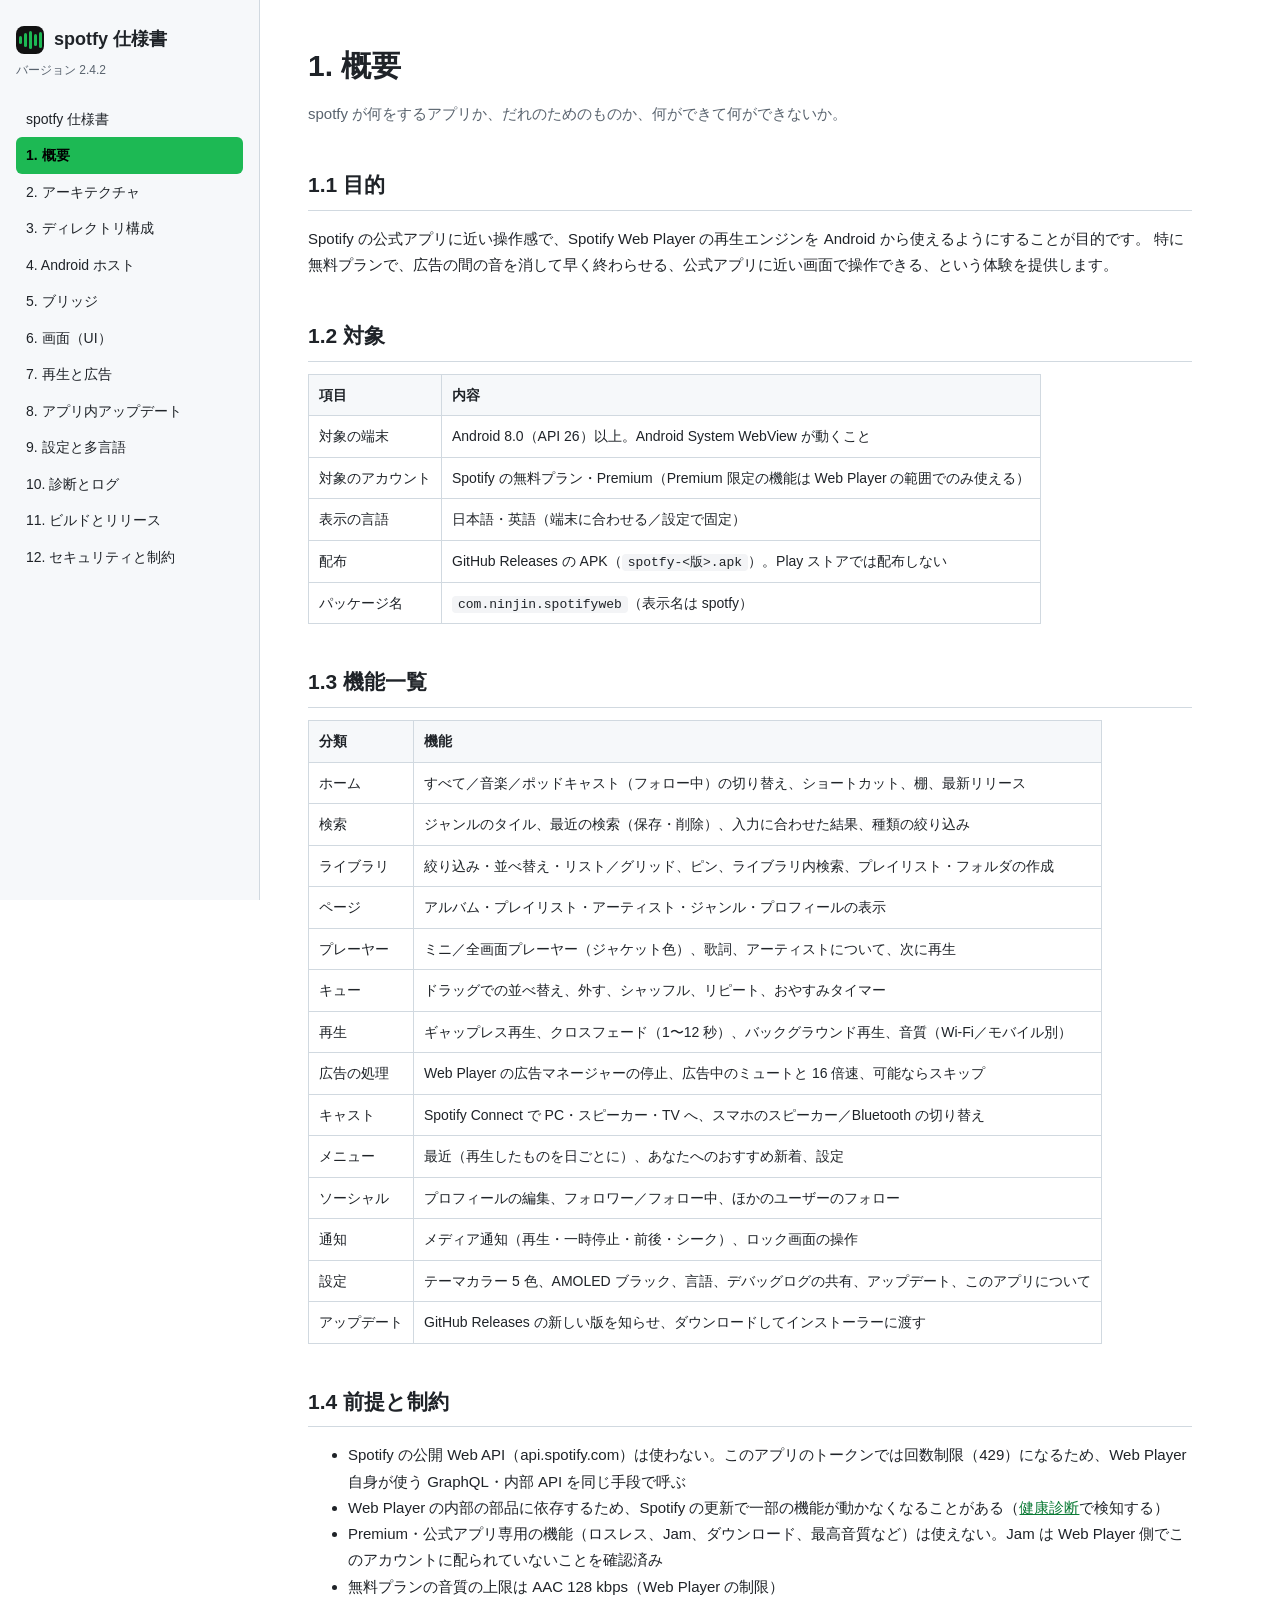
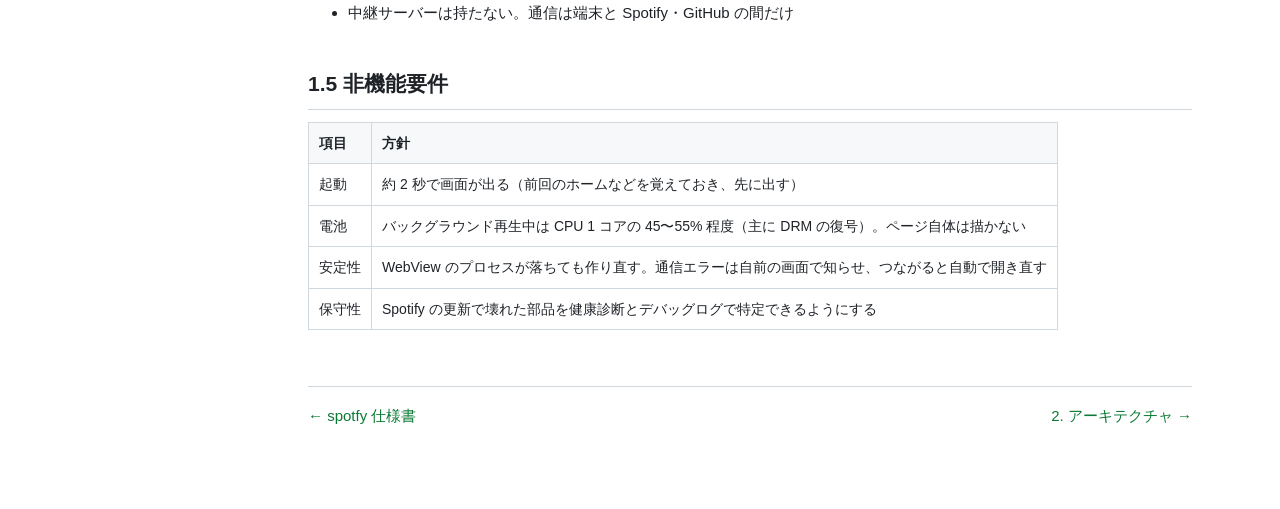
==== docs/spec/01-overview.html @ 6db27531 "仕様書（HTML、章ごと）を docs/spec に追加 Co-Authored-By: Claude Opus 5.5 <noreply@anthropic.com>" ====
<!doctype html>
<html lang="ja">
<head>
<meta charset="utf-8">
<meta name="viewport" content="width=device-width, initial-scale=1">
<title>1. 概要 | spotfy 仕様書</title>
<link rel="stylesheet" href="style.css">
</head>
<body>
<div class="layout">
<nav><div class="brand"><i><b style="height:8px"></b><b style="height:14px"></b><b style="height:18px"></b><b style="height:12px"></b><b style="height:16px"></b></i>spotfy 仕様書</div>
<div class="ver">バージョン 2.4.2</div><ol><li><a href="index.html">spotfy 仕様書</a></li><li><a href="01-overview.html" class="on">1. 概要</a></li><li><a href="02-architecture.html">2. アーキテクチャ</a></li><li><a href="03-directory.html">3. ディレクトリ構成</a></li><li><a href="04-android-host.html">4. Android ホスト</a></li><li><a href="05-bridge.html">5. ブリッジ</a></li><li><a href="06-ui.html">6. 画面（UI）</a></li><li><a href="07-playback.html">7. 再生と広告</a></li><li><a href="08-update.html">8. アプリ内アップデート</a></li><li><a href="09-settings-i18n.html">9. 設定と多言語</a></li><li><a href="10-diagnostics.html">10. 診断とログ</a></li><li><a href="11-build-release.html">11. ビルドとリリース</a></li><li><a href="12-security.html">12. セキュリティと制約</a></li></ol></nav>
<main>
<h1>1. 概要</h1>
<p class="lead">spotfy が何をするアプリか、だれのためのものか、何ができて何ができないか。</p>

<h2>1.1 目的</h2>
<p>Spotify の公式アプリに近い操作感で、Spotify Web Player の再生エンジンを Android から使えるようにすることが目的です。
特に無料プランで、広告の間の音を消して早く終わらせる、公式アプリに近い画面で操作できる、という体験を提供します。</p>

<h2>1.2 対象</h2>
<table>
<tr><th>項目</th><th>内容</th></tr>
<tr><td>対象の端末</td><td>Android 8.0（API 26）以上。Android System WebView が動くこと</td></tr>
<tr><td>対象のアカウント</td><td>Spotify の無料プラン・Premium（Premium 限定の機能は Web Player の範囲でのみ使える）</td></tr>
<tr><td>表示の言語</td><td>日本語・英語（端末に合わせる／設定で固定）</td></tr>
<tr><td>配布</td><td>GitHub Releases の APK（<code>spotfy-&lt;版&gt;.apk</code>）。Play ストアでは配布しない</td></tr>
<tr><td>パッケージ名</td><td><code>com.ninjin.spotifyweb</code>（表示名は spotfy）</td></tr>
</table>

<h2>1.3 機能一覧</h2>
<table>
<tr><th>分類</th><th>機能</th></tr>
<tr><td>ホーム</td><td>すべて／音楽／ポッドキャスト（フォロー中）の切り替え、ショートカット、棚、最新リリース</td></tr>
<tr><td>検索</td><td>ジャンルのタイル、最近の検索（保存・削除）、入力に合わせた結果、種類の絞り込み</td></tr>
<tr><td>ライブラリ</td><td>絞り込み・並べ替え・リスト／グリッド、ピン、ライブラリ内検索、プレイリスト・フォルダの作成</td></tr>
<tr><td>ページ</td><td>アルバム・プレイリスト・アーティスト・ジャンル・プロフィールの表示</td></tr>
<tr><td>プレーヤー</td><td>ミニ／全画面プレーヤー（ジャケット色）、歌詞、アーティストについて、次に再生</td></tr>
<tr><td>キュー</td><td>ドラッグでの並べ替え、外す、シャッフル、リピート、おやすみタイマー</td></tr>
<tr><td>再生</td><td>ギャップレス再生、クロスフェード（1〜12 秒）、バックグラウンド再生、音質（Wi-Fi／モバイル別）</td></tr>
<tr><td>広告の処理</td><td>Web Player の広告マネージャーの停止、広告中のミュートと 16 倍速、可能ならスキップ</td></tr>
<tr><td>キャスト</td><td>Spotify Connect で PC・スピーカー・TV へ、スマホのスピーカー／Bluetooth の切り替え</td></tr>
<tr><td>メニュー</td><td>最近（再生したものを日ごとに）、あなたへのおすすめ新着、設定</td></tr>
<tr><td>ソーシャル</td><td>プロフィールの編集、フォロワー／フォロー中、ほかのユーザーのフォロー</td></tr>
<tr><td>通知</td><td>メディア通知（再生・一時停止・前後・シーク）、ロック画面の操作</td></tr>
<tr><td>設定</td><td>テーマカラー 5 色、AMOLED ブラック、言語、デバッグログの共有、アップデート、このアプリについて</td></tr>
<tr><td>アップデート</td><td>GitHub Releases の新しい版を知らせ、ダウンロードしてインストーラーに渡す</td></tr>
</table>

<h2>1.4 前提と制約</h2>
<ul>
<li>Spotify の公開 Web API（api.spotify.com）は使わない。このアプリのトークンでは回数制限（429）になるため、Web Player 自身が使う GraphQL・内部 API を同じ手段で呼ぶ</li>
<li>Web Player の内部の部品に依存するため、Spotify の更新で一部の機能が動かなくなることがある（<a href="10-diagnostics.html">健康診断</a>で検知する）</li>
<li>Premium・公式アプリ専用の機能（ロスレス、Jam、ダウンロード、最高音質など）は使えない。Jam は Web Player 側でこのアカウントに配られていないことを確認済み</li>
<li>無料プランの音質の上限は AAC 128 kbps（Web Player の制限）</li>
<li>中継サーバーは持たない。通信は端末と Spotify・GitHub の間だけ</li>
</ul>

<h2>1.5 非機能要件</h2>
<table>
<tr><th>項目</th><th>方針</th></tr>
<tr><td>起動</td><td>約 2 秒で画面が出る（前回のホームなどを覚えておき、先に出す）</td></tr>
<tr><td>電池</td><td>バックグラウンド再生中は CPU 1 コアの 45〜55% 程度（主に DRM の復号）。ページ自体は描かない</td></tr>
<tr><td>安定性</td><td>WebView のプロセスが落ちても作り直す。通信エラーは自前の画面で知らせ、つながると自動で開き直す</td></tr>
<tr><td>保守性</td><td>Spotify の更新で壊れた部品を健康診断とデバッグログで特定できるようにする</td></tr>
</table>

<div class="pager"><a href="index.html">← spotfy 仕様書</a><a href="02-architecture.html">2. アーキテクチャ →</a></div>
</main>
</div>
</body>
</html>
---- docs/spec/style.css ----
:root {
  --bg: #ffffff; --fg: #1f2328; --sub: #59636e; --line: #d1d9e0; --card: #f6f8fa;
  --accent: #1db954; --accent-ink: #0b7a35; --code: #f3f4f6; --warn: #9a6700; --warn-bg: #fff8c5;
}
@media (prefers-color-scheme: dark) {
  :root { --bg: #121212; --fg: #e6e6e6; --sub: #a0a0a0; --line: #2e2e2e; --card: #1c1c1c;
    --accent: #1ed760; --accent-ink: #1ed760; --code: #1f1f1f; --warn: #e3b341; --warn-bg: #2d2611; }
}
* { box-sizing: border-box; }
body { margin: 0; background: var(--bg); color: var(--fg); font: 15px/1.75 -apple-system, "Segoe UI", "Hiragino Sans", "Noto Sans JP", sans-serif; }
.layout { display: grid; grid-template-columns: 260px minmax(0, 1fr); min-height: 100vh; }
nav { border-right: 1px solid var(--line); padding: 24px 16px; position: sticky; top: 0; height: 100vh; overflow-y: auto; background: var(--card); }
nav .brand { display: flex; align-items: center; gap: 10px; font-weight: 700; font-size: 18px; margin-bottom: 4px; }
nav .brand i { width: 28px; height: 28px; border-radius: 8px; background: #121212; display: inline-flex; align-items: center; justify-content: center; gap: 2px; }
nav .brand i b { width: 3px; background: var(--accent); border-radius: 2px; }
nav .ver { color: var(--sub); font-size: 12px; margin-bottom: 20px; }
nav ol { list-style: none; padding: 0; margin: 0; counter-reset: ch; }
nav li a { display: block; padding: 6px 10px; border-radius: 6px; color: var(--fg); text-decoration: none; font-size: 14px; }
nav li a:hover { background: var(--line); }
nav li a.on { background: var(--accent); color: #000; font-weight: 600; }
main { padding: 40px 48px 80px; max-width: 980px; }
h1 { font-size: 30px; margin: 0 0 8px; }
.lead { color: var(--sub); margin: 0 0 32px; }
h2 { font-size: 21px; margin: 40px 0 12px; padding-bottom: 6px; border-bottom: 1px solid var(--line); }
h3 { font-size: 17px; margin: 28px 0 8px; }
a { color: var(--accent-ink); }
code { background: var(--code); padding: 1px 6px; border-radius: 4px; font: 13px/1.6 ui-monospace, SFMono-Regular, Menlo, Consolas, monospace; }
pre { background: var(--code); padding: 16px; border-radius: 8px; overflow-x: auto; font: 13px/1.6 ui-monospace, SFMono-Regular, Menlo, Consolas, monospace; border: 1px solid var(--line); }
pre code { background: none; padding: 0; }
table { border-collapse: collapse; width: 100%; margin: 12px 0 20px; font-size: 14px; display: block; overflow-x: auto; }
th, td { border: 1px solid var(--line); padding: 8px 10px; text-align: left; vertical-align: top; }
th { background: var(--card); white-space: nowrap; }
.note, .warn { border-left: 4px solid var(--accent); background: var(--card); padding: 10px 14px; border-radius: 0 6px 6px 0; margin: 16px 0; }
.warn { border-color: var(--warn); background: var(--warn-bg); }
.grid { display: grid; grid-template-columns: repeat(auto-fit, minmax(220px, 1fr)); gap: 12px; margin: 16px 0; }
.card { border: 1px solid var(--line); border-radius: 10px; padding: 14px 16px; background: var(--card); }
.card b { display: block; margin-bottom: 4px; }
.card a { text-decoration: none; }
.pager { display: flex; justify-content: space-between; margin-top: 56px; padding-top: 16px; border-top: 1px solid var(--line); gap: 12px; }
.pager a { text-decoration: none; }
svg.diagram { width: 100%; height: auto; margin: 12px 0 20px; }
svg.diagram text { fill: var(--fg); font-size: 13px; font-family: inherit; }
svg.diagram .box { fill: var(--card); stroke: var(--line); stroke-width: 1.5; }
svg.diagram .hl { fill: none; stroke: var(--accent); stroke-width: 2; }
svg.diagram .arrow { stroke: var(--sub); stroke-width: 1.5; fill: none; marker-end: url(#ah); }
svg.diagram .sub { fill: var(--sub); font-size: 11px; }
@media (max-width: 800px) {
  .layout { grid-template-columns: 1fr; }
  nav { position: static; height: auto; border-right: 0; border-bottom: 1px solid var(--line); }
  main { padding: 24px 16px 60px; }
}
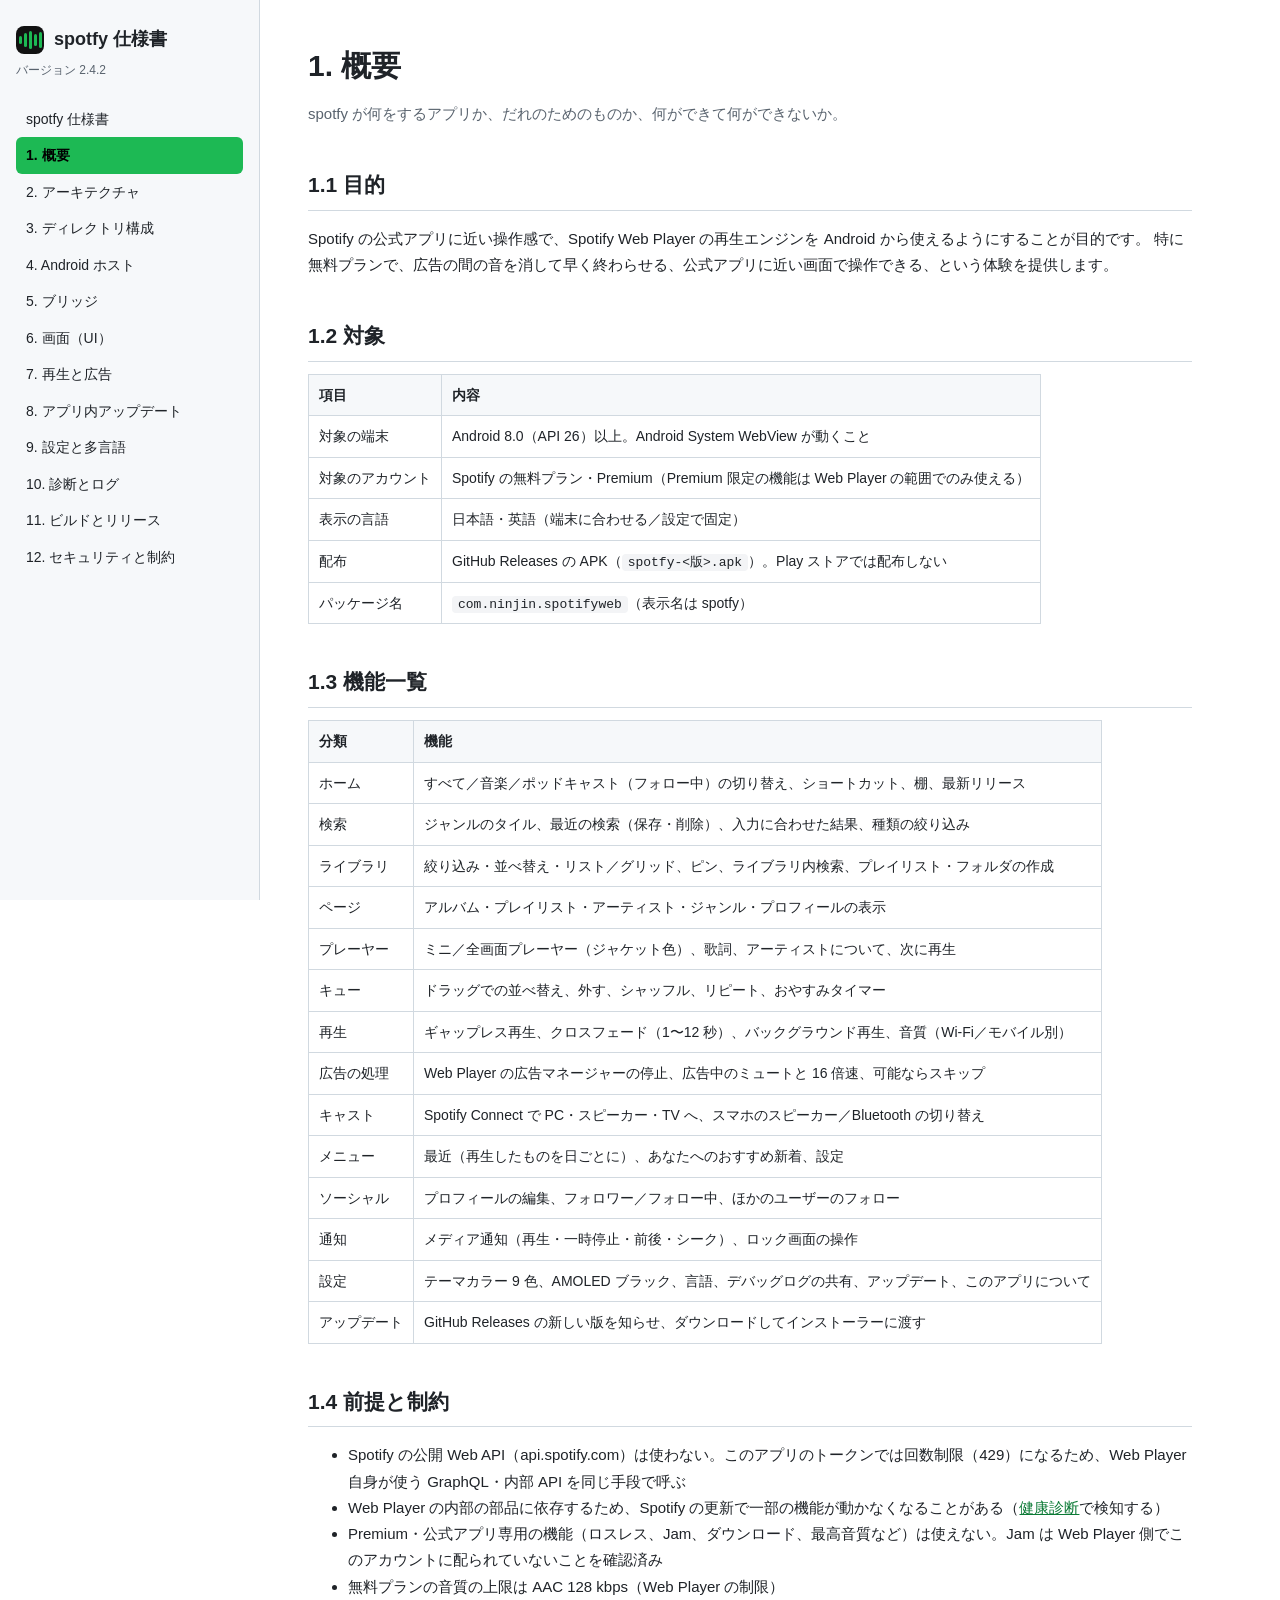
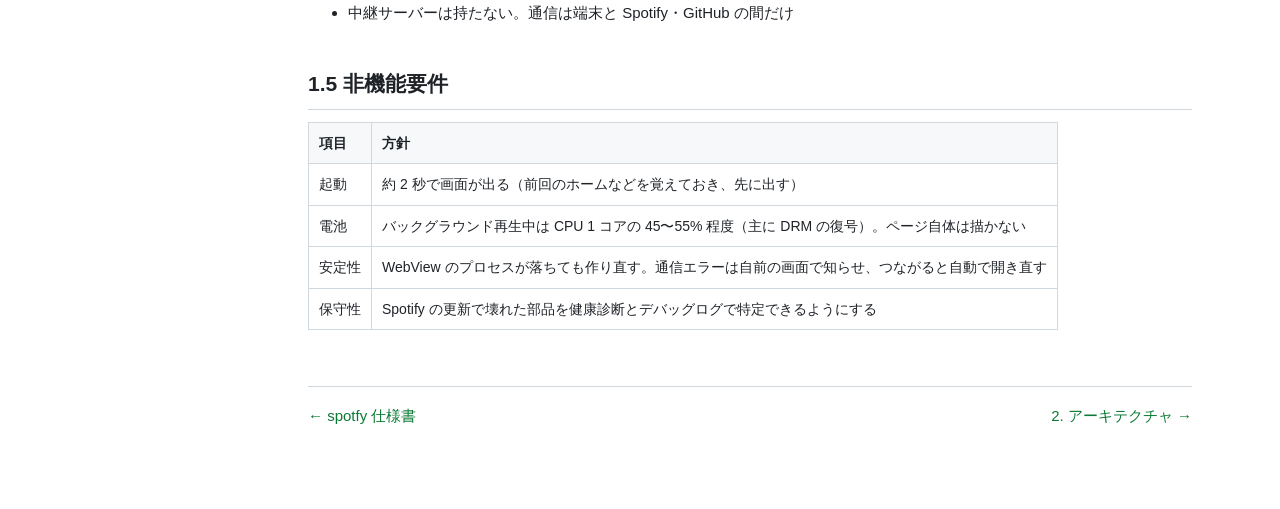
==== commit 1f93fc4e: "テーマカラーに赤・黄・水色・ミントを追加（9 色、1 段 5 色で折り返す） Co-Authored-By: Claude Opus 5.5 <noreply@anthropic.com>" ====
--- a/docs/spec/01-overview.html
+++ b/docs/spec/01-overview.html
@@ -43,7 +43,7 @@
 <tr><td>メニュー</td><td>最近（再生したものを日ごとに）、あなたへのおすすめ新着、設定</td></tr>
 <tr><td>ソーシャル</td><td>プロフィールの編集、フォロワー／フォロー中、ほかのユーザーのフォロー</td></tr>
 <tr><td>通知</td><td>メディア通知（再生・一時停止・前後・シーク）、ロック画面の操作</td></tr>
-<tr><td>設定</td><td>テーマカラー 5 色、AMOLED ブラック、言語、デバッグログの共有、アップデート、このアプリについて</td></tr>
+<tr><td>設定</td><td>テーマカラー 9 色、AMOLED ブラック、言語、デバッグログの共有、アップデート、このアプリについて</td></tr>
 <tr><td>アップデート</td><td>GitHub Releases の新しい版を知らせ、ダウンロードしてインストーラーに渡す</td></tr>
 </table>
 
